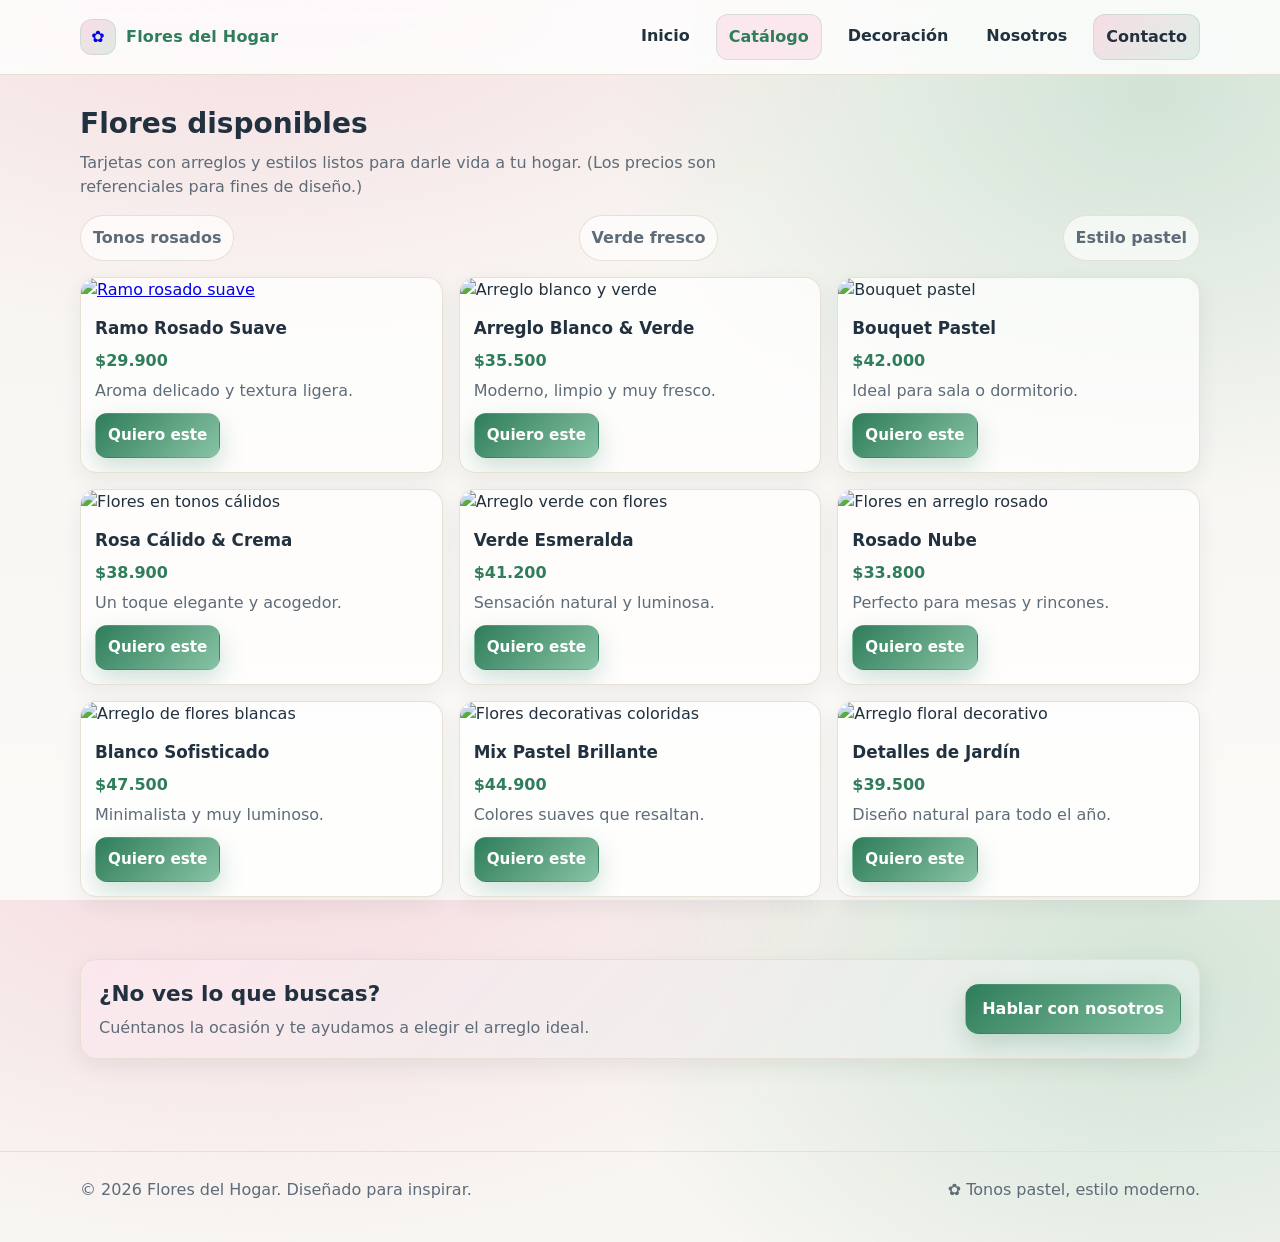
==== catalogo.html @ 63d78fda "Agrego paginas y estilos del sitio de flores" ====
<!DOCTYPE html>
<!-- Catálogo de flores disponibles -->
<html lang="es">
<head>
  <meta charset="UTF-8" />
  <meta name="viewport" content="width=device-width, initial-scale=1" />
  <title>Catálogo | Flores del Hogar</title>
  <link rel="stylesheet" href="css/styles.css" />
  <link rel="stylesheet" href="css/animaciones.css" />
</head>
<body>
  <div class="page">
    <header class="site-header">
      <div class="container header-inner">
        <a class="brand" href="index.html" aria-label="Ir a la página principal">
          <span class="brand-mark" aria-hidden="true">✿</span>
          <span class="brand-text">Flores del Hogar</span>
        </a>

        <!-- Menú de navegación -->
        <nav class="nav" aria-label="Menú principal">
          <a class="nav-link" href="index.html">Inicio</a>
          <a class="nav-link" href="catalogo.html" aria-current="page">Catálogo</a>
          <a class="nav-link" href="decoracion.html">Decoración</a>
          <a class="nav-link" href="nosotros.html">Nosotros</a>
          <a class="nav-link nav-cta" href="contacto.html">Contacto</a>
        </nav>
      </div>
    </header>

    <main class="main">
      <!-- Sección principal del catálogo -->
      <section class="section">
        <div class="container">
          <div class="section-head">
            <h1 class="section-title">Flores disponibles</h1>
            <p class="section-desc">
              Tarjetas con arreglos y estilos listos para darle vida a tu hogar.
              (Los precios son referenciales para fines de diseño.)
            </p>
          </div>

          <!-- “Pills” decorativas para reforzar el estilo -->
          <div class="catalogo-tools" aria-hidden="true">
            <span class="pill">Tonos rosados</span>
            <span class="pill">Verde fresco</span>
            <span class="pill">Estilo pastel</span>
          </div>

          <!-- Tarjetas con efecto hover -->
          <div class="grid cards">
            <!-- Card 1 -->
            <article class="card fade-in" style="--delay: 0ms;">
              <a href="https://www.etsy.com/es/listing/1770533722/arreglo-floral-de-saten-rosa-suave-en" target="_blank" rel="noopener">
                <img
                  src="https://www.etsy.com/es/listing/1770533722/arreglo-floral-de-saten-rosa-suave-en"
                  alt="Ramo rosado suave"
                />
              </a>
              <div class="card-body">
                <h3>Ramo Rosado Suave</h3>
                <p class="price">$29.900</p>
                <p class="muted">Aroma delicado y textura ligera.</p>
              </div>
              <div class="card-footer">
                <a class="btn btn-small btn-primary" href="contacto.html">Quiero este</a>
              </div>
            </article>

            <!-- Card 2 -->
            <article class="card fade-in" style="--delay: 80ms;">
              <img
                src="https://lookaside.instagram.com/seo/google_widget/crawler/?media_id=3582442193706127537"
                alt="Arreglo blanco y verde"
              />
              <div class="card-body">
                <h3>Arreglo Blanco & Verde</h3>
                <p class="price">$35.500</p>
                <p class="muted">Moderno, limpio y muy fresco.</p>
              </div>
              <div class="card-footer">
                <a class="btn btn-small btn-primary" href="contacto.html">Quiero este</a>
              </div>
            </article>

            <!-- Card 3 -->
            <article class="card fade-in" style="--delay: 160ms;">
              <img
                src="https://enflores.com/403-large_default/bouquet-de-flores-tonos-pastel.jpg"
                alt="Bouquet pastel"
              />
              <div class="card-body">
                <h3>Bouquet Pastel</h3>
                <p class="price">$42.000</p>
                <p class="muted">Ideal para sala o dormitorio.</p>
              </div>
              <div class="card-footer">
                <a class="btn btn-small btn-primary" href="contacto.html">Quiero este</a>
              </div>
            </article>

            <!-- Card 4 -->
            <article class="card fade-in" style="--delay: 240ms;">
              <img
                src="https://thumbs.dreamstime.com/b/elegante-rosa-crema-y-melocot%C3%B3n-aislada-sobre-blanco-una-%C3%BAnica-perfecta-en-plena-floraci%C3%B3n-que-muestra-delicados-p%C3%A9talos-hacen-415445963.jpg"
                alt="Flores en tonos cálidos"
              />
              <div class="card-body">
                <h3>Rosa Cálido & Crema</h3>
                <p class="price">$38.900</p>
                <p class="muted">Un toque elegante y acogedor.</p>
              </div>
              <div class="card-footer">
                <a class="btn btn-small btn-primary" href="contacto.html">Quiero este</a>
              </div>
            </article>

            <!-- Card 5 -->
            <article class="card fade-in" style="--delay: 320ms;">
              <img
                src="https://i.pinimg.com/736x/56/8d/2e/568d2ecc721496d31c11f0ca07e5e142.jpg"
                alt="Arreglo verde con flores"
              />
              <div class="card-body">
                <h3>Verde Esmeralda</h3>
                <p class="price">$41.200</p>
                <p class="muted">Sensación natural y luminosa.</p>
              </div>
              <div class="card-footer">
                <a class="btn btn-small btn-primary" href="contacto.html">Quiero este</a>
              </div>
            </article>

            <!-- Card 6 -->
            <article class="card fade-in" style="--delay: 400ms;">
              <img
                src="https://lookaside.instagram.com/seo/google_widget/crawler/?media_id=3205774446802926881"
                alt="Flores en arreglo rosado"
              />
              <div class="card-body">
                <h3>Rosado Nube</h3>
                <p class="price">$33.800</p>
                <p class="muted">Perfecto para mesas y rincones.</p>
              </div>
              <div class="card-footer">
                <a class="btn btn-small btn-primary" href="contacto.html">Quiero este</a>
              </div>
            </article>

            <!-- Card 7 -->
            <article class="card fade-in" style="--delay: 480ms;">
              <img
                src="https://pixnio.com/free-images/2020/05/16/2020-05-16-11-16-47.jpg"
                alt="Arreglo de flores blancas"
              />
              <div class="card-body">
                <h3>Blanco Sofisticado</h3>
                <p class="price">$47.500</p>
                <p class="muted">Minimalista y muy luminoso.</p>
              </div>
              <div class="card-footer">
                <a class="btn btn-small btn-primary" href="contacto.html">Quiero este</a>
              </div>
            </article>

            <!-- Card 8 -->
            <article class="card fade-in" style="--delay: 560ms;">
              <img
                src="https://geleflores.com/wp-content/uploads/2023/10/IMG_6351-scaled.jpg"
                alt="Flores decorativas coloridas"
              />
              <div class="card-body">
                <h3>Mix Pastel Brillante</h3>
                <p class="price">$44.900</p>
                <p class="muted">Colores suaves que resaltan.</p>
              </div>
              <div class="card-footer">
                <a class="btn btn-small btn-primary" href="contacto.html">Quiero este</a>
              </div>
            </article>

            <!-- Card 9 -->
            <article class="card fade-in" style="--delay: 640ms;">
              <img
                src="https://content.elmueble.com/medio/2025/02/26/porche-bajo-la-glicina-con-mesas-y-sillas-979x1280_00000000_6c3ec616_250226095226_900x900.webp"
                alt="Arreglo floral decorativo"
              />
              <div class="card-body">
                <h3>Detalles de Jardín</h3>
                <p class="price">$39.500</p>
                <p class="muted">Diseño natural para todo el año.</p>
              </div>
              <div class="card-footer">
                <a class="btn btn-small btn-primary" href="contacto.html">Quiero este</a>
              </div>
            </article>
          </div>
        </div>
      </section>

      <!-- CTA para empujar a contacto -->
      <section class="cta">
        <div class="container cta-inner">
          <div>
            <h2 class="cta-title">¿No ves lo que buscas?</h2>
            <p class="cta-desc">Cuéntanos la ocasión y te ayudamos a elegir el arreglo ideal.</p>
          </div>
          <a class="btn btn-primary" href="contacto.html">Hablar con nosotros</a>
        </div>
      </section>
    </main>

    <!-- Footer -->
    <footer class="footer">
      <div class="container footer-inner">
        <p class="muted">© 2026 Flores del Hogar. Diseñado para inspirar.</p>
        <p class="muted" aria-hidden="true">✿ Tonos pastel, estilo moderno.</p>
      </div>
    </footer>
  </div>
</body>
</html>
---- css/styles.css ----
/* styles.css - Diseño compartido para todas las páginas (solo HTML + CSS) */

/* =========================
   Reset y variables
========================= */
* {
  margin: 0;
  padding: 0;
  box-sizing: border-box;
}

:root {
  --bg: #f7f4ef;              /* fondo crema pastel */
  --surface: #ffffffcc;      /* superficie semi-transparente */
  --text: #22313f;            /* texto principal */
  --muted: #5e6b78;           /* texto secundario */

  --rose: #f3a6c2;
  --rose-2: #f8c6d9;
  --green: #7bbd9c;
  --green-2: #dff3ea;
  --leaf: #2f7d5a;

  --border: #e6dfd2;
  --shadow: 0 10px 30px rgba(34, 49, 63, 0.12);

  --radius: 16px;
  --radius-sm: 12px;

  --container: 1120px;
}

html, body {
  height: 100%;
}

body {
  background:
    radial-gradient(1200px 800px at 20% -10%, rgba(243, 166, 194, 0.35), transparent 55%),
    radial-gradient(900px 700px at 90% 10%, rgba(123, 189, 156, 0.30), transparent 60%),
    linear-gradient(180deg, var(--bg), #fbfaf8);
  color: var(--text);
  font-family: ui-sans-serif, system-ui, -apple-system, Segoe UI, Roboto, Helvetica, Arial, "Apple Color Emoji",
    "Segoe UI Emoji";
  line-height: 1.5;
}

/* =========================
   Layout base
========================= */
.page {
  min-height: 100%;
}

.container {
  width: min(var(--container), 92vw);
  margin: 0 auto;
}

.main {
  padding-bottom: 40px;
}

/* =========================
   Header / Navbar
========================= */
.site-header {
  position: sticky;
  top: 0;
  z-index: 50;
  background: var(--surface);
  backdrop-filter: blur(10px);
  border-bottom: 1px solid var(--border);
}

.header-inner {
  display: flex;
  align-items: center;
  justify-content: space-between;
  gap: 18px;
  padding: 14px 0;
}

.brand {
  display: inline-flex;
  align-items: center;
  gap: 10px;
  text-decoration: none;
}

.brand-mark {
  width: 36px;
  height: 36px;
  display: inline-flex;
  align-items: center;
  justify-content: center;
  border-radius: 12px;
  background: linear-gradient(135deg, rgba(243, 166, 194, 0.35), rgba(123, 189, 156, 0.25));
  border: 1px solid rgba(47, 125, 90, 0.12);
}

.brand-text {
  font-weight: 800;
  letter-spacing: 0.2px;
  color: var(--leaf);
}

.nav {
  display: flex;
  gap: 14px;
  flex-wrap: wrap;
  justify-content: flex-end;
}

.nav-link {
  text-decoration: none;
  color: var(--text);
  font-weight: 650;
  padding: 10px 12px;
  border-radius: 12px;
}

.nav-link:hover {
  background: rgba(123, 189, 156, 0.16);
  color: var(--leaf);
  transform: translateY(-1px);
}

/* Link activo (muestra en qué página estás) */
.nav-link[aria-current="page"] {
  background: rgba(243, 166, 194, 0.22);
  border: 1px solid rgba(47, 125, 90, 0.14);
  color: var(--leaf);
}

.nav-link[aria-current="page"]:hover {
  transform: translateY(-1px);
}

.nav-cta {
  background: linear-gradient(135deg, rgba(243, 166, 194, 0.35), rgba(123, 189, 156, 0.20));
  border: 1px solid rgba(47, 125, 90, 0.12);
}

/* =========================
   Hero / Home page
========================= */
.hero {
  padding: 34px 0 10px;
}

.hero-grid {
  display: grid;
  grid-template-columns: 1.2fr 0.8fr;
  gap: 22px;
  align-items: center;
}

.title {
  font-size: clamp(28px, 3vw, 44px);
  line-height: 1.1;
  margin-bottom: 14px;
}

.subtitle {
  color: var(--muted);
  font-size: 1.05rem;
  margin-bottom: 18px;
}

.hero-actions {
  display: flex;
  gap: 12px;
  flex-wrap: wrap;
}

.hero-benefits {
  margin-top: 18px;
  display: grid;
  gap: 10px;
}

.hero-benefits li {
  list-style: none;
  position: relative;
  padding-left: 26px;
  color: var(--muted);
}

.hero-benefits li::before {
  content: "✔";
  position: absolute;
  left: 0;
  top: 0;
  color: var(--leaf);
}

.hero-image {
  width: 100%;
  height: 420px;
  object-fit: cover;
  border-radius: var(--radius);
  box-shadow: var(--shadow);
  border: 1px solid rgba(230, 223, 210, 0.9);
  transform-origin: center;
}

.hero-image:hover {
  transform: scale(1.01);
}

/* =========================
   Sections and typography
========================= */
.section {
  padding: 28px 0;
}

.section-head {
  margin-bottom: 16px;
  max-width: 720px;
}

.section-title {
  font-size: clamp(20px, 2.2vw, 28px);
  margin-bottom: 6px;
}

.section-desc {
  color: var(--muted);
}

.cta {
  padding: 34px 0 52px;
}

.cta-inner {
  display: flex;
  justify-content: space-between;
  align-items: center;
  gap: 18px;
  padding: 18px 18px;
  border-radius: var(--radius);
  border: 1px solid var(--border);
  background:
    linear-gradient(135deg, rgba(243, 166, 194, 0.18), rgba(123, 189, 156, 0.12)),
    rgba(255, 255, 255, 0.65);
  box-shadow: 0 8px 22px rgba(34, 49, 63, 0.08);
}

.cta-title {
  font-size: 1.35rem;
  margin-bottom: 6px;
}

.cta-desc {
  color: var(--muted);
}

/* =========================
   Buttons (hover + transitions)
========================= */
.btn {
  display: inline-flex;
  align-items: center;
  justify-content: center;
  gap: 10px;
  padding: 12px 16px;
  border-radius: 14px;
  text-decoration: none;
  font-weight: 760;
  border: 1px solid transparent;
  cursor: pointer;
  user-select: none;
}

.btn:focus-visible {
  outline: 3px solid rgba(123, 189, 156, 0.45);
  outline-offset: 2px;
}

.btn-primary {
  background: linear-gradient(135deg, rgba(47, 125, 90, 1), rgba(123, 189, 156, 0.9));
  color: #fff;
  box-shadow: 0 10px 24px rgba(47, 125, 90, 0.22);
}

.btn-primary:hover {
  transform: translateY(-2px);
  box-shadow: 0 16px 34px rgba(47, 125, 90, 0.28);
}

.btn-ghost {
  background: rgba(255, 255, 255, 0.55);
  border-color: rgba(47, 125, 90, 0.18);
  color: var(--leaf);
}

.btn-ghost:hover {
  transform: translateY(-2px);
  background: rgba(255, 255, 255, 0.82);
}

.btn-small {
  padding: 10px 12px;
  border-radius: 12px;
  font-size: 0.95rem;
}

/* =========================
   Grid / Cards
========================= */
.grid {
  display: grid;
}

.cards {
  grid-template-columns: repeat(3, minmax(0, 1fr));
  gap: 16px;
}

.card {
  background: rgba(255, 255, 255, 0.72);
  border: 1px solid rgba(230, 223, 210, 0.95);
  border-radius: var(--radius);
  overflow: hidden;
  box-shadow: 0 8px 22px rgba(34, 49, 63, 0.07);
}

.card img {
  width: 100%;
  height: 200px;
  object-fit: cover;
}

.card-body {
  padding: 14px 14px 10px;
}

.card-body h3 {
  font-size: 1.05rem;
  margin-bottom: 8px;
}

.price {
  font-weight: 900;
  color: var(--leaf);
  margin-bottom: 6px;
}

.muted {
  color: var(--muted);
}

.card-footer {
  padding: 0 14px 14px;
}

.card:hover {
  transform: translateY(-6px);
  box-shadow: 0 18px 40px rgba(34, 49, 63, 0.14);
  border-color: rgba(47, 125, 90, 0.25);
}

.card:hover img {
  transform: scale(1.04);
}

/* =========================
   Catalogo page
========================= */
.catalogo-tools {
  display: flex;
  justify-content: space-between;
  gap: 12px;
  flex-wrap: wrap;
  margin: 8px 0 16px;
}

.pill {
  display: inline-flex;
  align-items: center;
  gap: 8px;
  padding: 10px 12px;
  border: 1px solid rgba(230, 223, 210, 0.95);
  background: rgba(255, 255, 255, 0.65);
  border-radius: 999px;
  color: var(--muted);
  font-weight: 650;
}

/* =========================
   Decor page
========================= */
.decor-grid {
  grid-template-columns: repeat(3, minmax(0, 1fr));
  gap: 16px;
}

.decor-item {
  padding: 0;
}

.decor-media {
  position: relative;
}

.decor-media::after {
  content: "";
  position: absolute;
  inset: 0;
  background: linear-gradient(180deg, transparent 45%, rgba(34, 49, 63, 0.10));
  pointer-events: none;
}

.decor-item img {
  height: 230px;
}

.decor-text {
  padding: 14px 14px 16px;
}

.decor-text h3 {
  margin-bottom: 6px;
  font-size: 1.05rem;
}

/* =========================
   Nosotros page
========================= */
.about-grid {
  display: grid;
  grid-template-columns: 1fr 1fr;
  gap: 18px;
  align-items: start;
}

.about-image img {
  width: 100%;
  height: 420px;
  object-fit: cover;
  border-radius: var(--radius);
  box-shadow: var(--shadow);
  border: 1px solid rgba(230, 223, 210, 0.9);
}

.about-box {
  background: rgba(255, 255, 255, 0.68);
  border: 1px solid rgba(230, 223, 210, 0.95);
  border-radius: var(--radius);
  padding: 16px;
}

.about-box h2 {
  font-size: 1.6rem;
  margin-bottom: 10px;
}

.about-box p {
  color: var(--muted);
  margin-bottom: 14px;
}

.two-col {
  display: grid;
  grid-template-columns: 1fr 1fr;
  gap: 12px;
}

.mini-card {
  background: rgba(255, 255, 255, 0.7);
  border: 1px solid rgba(230, 223, 210, 0.95);
  border-radius: var(--radius-sm);
  padding: 14px;
}

.mini-card:hover {
  transform: translateY(-4px);
  box-shadow: 0 18px 40px rgba(34, 49, 63, 0.12);
}

.mini-card h3 {
  margin-bottom: 6px;
  color: var(--leaf);
}

/* =========================
   Contacto page (form + info)
========================= */
.contact-grid {
  display: grid;
  grid-template-columns: 1.1fr 0.9fr;
  gap: 16px;
  align-items: start;
}

.form {
  background: rgba(255, 255, 255, 0.70);
  border: 1px solid rgba(230, 223, 210, 0.95);
  border-radius: var(--radius);
  padding: 16px;
}

.form-head {
  margin-bottom: 10px;
}

.form-head h2 {
  font-size: 1.55rem;
  margin-bottom: 8px;
}

.form-head p {
  color: var(--muted);
}

.field {
  display: grid;
  gap: 6px;
  margin: 12px 0;
}

label {
  font-weight: 720;
  color: #33424f;
}

input, textarea {
  width: 100%;
  border-radius: 14px;
  border: 1px solid rgba(230, 223, 210, 0.95);
  padding: 12px 12px;
  background: rgba(255, 255, 255, 0.75);
  color: var(--text);
}

textarea {
  resize: vertical;
  min-height: 140px;
}

input:focus, textarea:focus {
  outline: none;
  border-color: rgba(47, 125, 90, 0.35);
  box-shadow: 0 0 0 4px rgba(123, 189, 156, 0.22);
}

.contact-aside {
  background: rgba(255, 255, 255, 0.65);
  border: 1px solid rgba(230, 223, 210, 0.95);
  border-radius: var(--radius);
  padding: 16px;
}

.contact-aside h3 {
  color: var(--leaf);
  font-size: 1.1rem;
  margin-bottom: 10px;
}

.info-list {
  display: grid;
  gap: 10px;
}

.info-item {
  padding: 12px;
  border-radius: 14px;
  border: 1px solid rgba(230, 223, 210, 0.95);
  background: rgba(255, 255, 255, 0.72);
}

.info-item strong {
  display: block;
  margin-bottom: 4px;
  color: #2f3f4f;
}

.form-actions {
  margin-top: 12px;
  display: flex;
  gap: 12px;
  flex-wrap: wrap;
}

/* =========================
   Footer
========================= */
.footer {
  padding: 26px 0 40px;
  border-top: 1px solid var(--border);
}

.footer-inner {
  display: flex;
  justify-content: space-between;
  align-items: center;
  gap: 12px;
  flex-wrap: wrap;
}

/* =========================
   Responsive
========================= */
@media (max-width: 980px) {
  .hero-grid {
    grid-template-columns: 1fr;
  }

  .hero-image {
    height: 320px;
  }

  .cards {
    grid-template-columns: repeat(2, minmax(0, 1fr));
  }

  .decor-grid {
    grid-template-columns: repeat(2, minmax(0, 1fr));
  }

  .about-grid {
    grid-template-columns: 1fr;
  }

  .about-image img {
    height: 320px;
  }

  .contact-grid {
    grid-template-columns: 1fr;
  }
}

@media (max-width: 640px) {
  .header-inner {
    flex-direction: column;
    align-items: flex-start;
  }

  .cards {
    grid-template-columns: 1fr;
  }

  .decor-grid {
    grid-template-columns: 1fr;
  }

  .two-col {
    grid-template-columns: 1fr;
  }

  .cta-inner {
    flex-direction: column;
    align-items: flex-start;
  }
}
---- css/animaciones.css ----
/* animaciones.css - Animaciones y transiciones (solo CSS) */

/* =========================
   Animación de aparición (fade-in)
========================= */
.fade-in {
  animation: fadeIn 700ms ease both;
  animation-delay: var(--delay, 0ms);
}

@keyframes fadeIn {
  from {
    opacity: 0;
    transform: translateY(10px);
  }
  to {
    opacity: 1;
    transform: translateY(0);
  }
}

/* =========================
   Transiciones / hover (suaves)
========================= */
.nav-link {
  transition: background 200ms ease, color 200ms ease, transform 200ms ease;
}

.btn {
  transition: transform 180ms ease, box-shadow 180ms ease, background 180ms ease,
    border-color 180ms ease;
}

.hero-image {
  transition: transform 350ms ease;
}

.card {
  transition: transform 220ms ease, box-shadow 220ms ease, border-color 220ms ease;
}

.card img {
  transition: transform 320ms ease;
}

.mini-card {
  transition: transform 220ms ease, box-shadow 220ms ease;
}

input, textarea {
  transition: border-color 180ms ease, box-shadow 180ms ease, transform 180ms ease;
}
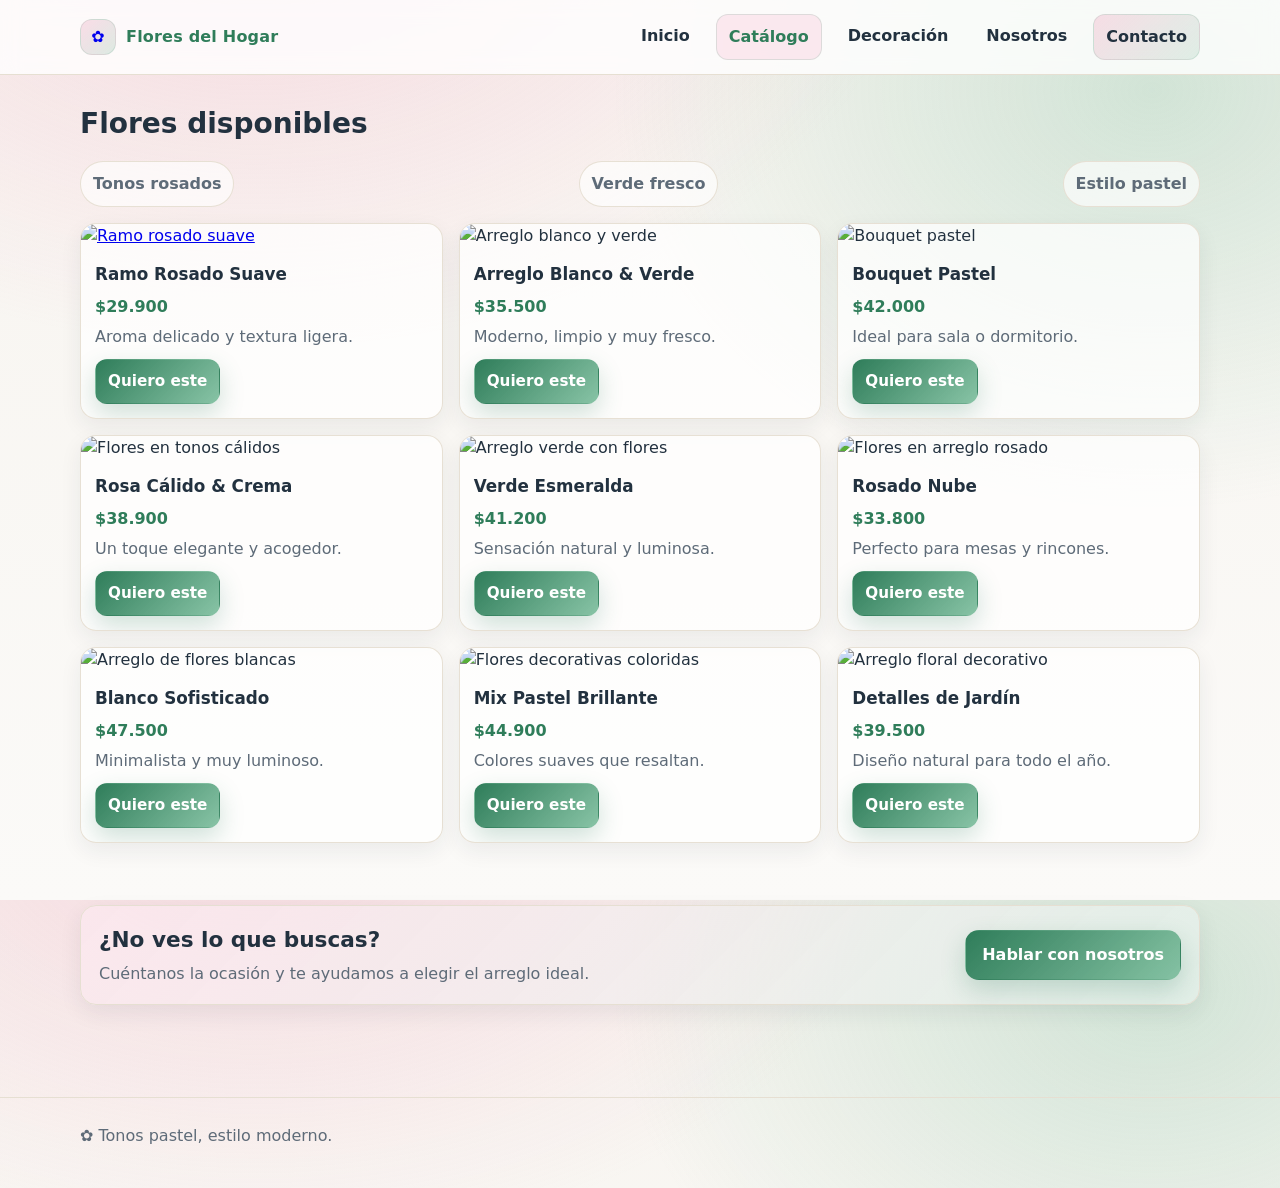
==== commit bec6a114: "Se modificaron imagenes de los index, catalogos y decoracion que no funcionaban" ====
--- a/catalogo.html
+++ b/catalogo.html
@@ -1,5 +1,4 @@
 <!DOCTYPE html>
-<!-- Catálogo de flores disponibles -->
 <html lang="es">
 <head>
   <meta charset="UTF-8" />
@@ -17,7 +16,6 @@
           <span class="brand-text">Flores del Hogar</span>
         </a>
 
-        <!-- Menú de navegación -->
         <nav class="nav" aria-label="Menú principal">
           <a class="nav-link" href="index.html">Inicio</a>
           <a class="nav-link" href="catalogo.html" aria-current="page">Catálogo</a>
@@ -29,31 +27,25 @@
     </header>
 
     <main class="main">
-      <!-- Sección principal del catálogo -->
       <section class="section">
         <div class="container">
           <div class="section-head">
             <h1 class="section-title">Flores disponibles</h1>
             <p class="section-desc">
-              Tarjetas con arreglos y estilos listos para darle vida a tu hogar.
-              (Los precios son referenciales para fines de diseño.)
             </p>
           </div>
 
-          <!-- “Pills” decorativas para reforzar el estilo -->
           <div class="catalogo-tools" aria-hidden="true">
             <span class="pill">Tonos rosados</span>
             <span class="pill">Verde fresco</span>
             <span class="pill">Estilo pastel</span>
           </div>
 
-          <!-- Tarjetas con efecto hover -->
           <div class="grid cards">
-            <!-- Card 1 -->
             <article class="card fade-in" style="--delay: 0ms;">
-              <a href="https://www.etsy.com/es/listing/1770533722/arreglo-floral-de-saten-rosa-suave-en" target="_blank" rel="noopener">
+              <a href="https://i0.wp.com/floralii.mx/wp-content/uploads/2023/10/DSC9740-_-1.webp?fit=600%2C750&ssl=1" target="_blank" rel="noopener">
                 <img
-                  src="https://www.etsy.com/es/listing/1770533722/arreglo-floral-de-saten-rosa-suave-en"
+                  src="https://i0.wp.com/floralii.mx/wp-content/uploads/2023/10/DSC9740-_-1.webp?fit=600%2C750&ssl=1"
                   alt="Ramo rosado suave"
                 />
               </a>
@@ -67,10 +59,9 @@
               </div>
             </article>
 
-            <!-- Card 2 -->
             <article class="card fade-in" style="--delay: 80ms;">
               <img
-                src="https://lookaside.instagram.com/seo/google_widget/crawler/?media_id=3582442193706127537"
+                src="https://elromeroenflor.com/cdn/shop/files/IMG_0190.jpg?v=1764582150"
                 alt="Arreglo blanco y verde"
               />
               <div class="card-body">
@@ -83,7 +74,6 @@
               </div>
             </article>
 
-            <!-- Card 3 -->
             <article class="card fade-in" style="--delay: 160ms;">
               <img
                 src="https://enflores.com/403-large_default/bouquet-de-flores-tonos-pastel.jpg"
@@ -99,7 +89,6 @@
               </div>
             </article>
 
-            <!-- Card 4 -->
             <article class="card fade-in" style="--delay: 240ms;">
               <img
                 src="https://thumbs.dreamstime.com/b/elegante-rosa-crema-y-melocot%C3%B3n-aislada-sobre-blanco-una-%C3%BAnica-perfecta-en-plena-floraci%C3%B3n-que-muestra-delicados-p%C3%A9talos-hacen-415445963.jpg"
@@ -115,7 +104,6 @@
               </div>
             </article>
 
-            <!-- Card 5 -->
             <article class="card fade-in" style="--delay: 320ms;">
               <img
                 src="https://i.pinimg.com/736x/56/8d/2e/568d2ecc721496d31c11f0ca07e5e142.jpg"
@@ -131,10 +119,9 @@
               </div>
             </article>
 
-            <!-- Card 6 -->
             <article class="card fade-in" style="--delay: 400ms;">
               <img
-                src="https://lookaside.instagram.com/seo/google_widget/crawler/?media_id=3205774446802926881"
+                src="https://i.pinimg.com/originals/2b/a5/c4/2ba5c4a05e8f0233bb210ebcb118ba54.jpg"
                 alt="Flores en arreglo rosado"
               />
               <div class="card-body">
@@ -147,10 +134,9 @@
               </div>
             </article>
 
-            <!-- Card 7 -->
             <article class="card fade-in" style="--delay: 480ms;">
               <img
-                src="https://pixnio.com/free-images/2020/05/16/2020-05-16-11-16-47.jpg"
+                src="https://ponchycaprico.com/cdn/shop/files/Arreglofloralde60Rosasendomo-Mixrosado.png?v=1760661434"
                 alt="Arreglo de flores blancas"
               />
               <div class="card-body">
@@ -163,7 +149,6 @@
               </div>
             </article>
 
-            <!-- Card 8 -->
             <article class="card fade-in" style="--delay: 560ms;">
               <img
                 src="https://geleflores.com/wp-content/uploads/2023/10/IMG_6351-scaled.jpg"
@@ -198,7 +183,6 @@
         </div>
       </section>
 
-      <!-- CTA para empujar a contacto -->
       <section class="cta">
         <div class="container cta-inner">
           <div>
@@ -213,7 +197,6 @@
     <!-- Footer -->
     <footer class="footer">
       <div class="container footer-inner">
-        <p class="muted">© 2026 Flores del Hogar. Diseñado para inspirar.</p>
         <p class="muted" aria-hidden="true">✿ Tonos pastel, estilo moderno.</p>
       </div>
     </footer>
--- a/css/styles.css
+++ b/css/styles.css
@@ -1,8 +1,5 @@
 /* styles.css - Diseño compartido para todas las páginas (solo HTML + CSS) */
 
-/* =========================
-   Reset y variables
-========================= */
 * {
   margin: 0;
   padding: 0;
@@ -10,10 +7,10 @@
 }
 
 :root {
-  --bg: #f7f4ef;              /* fondo crema pastel */
-  --surface: #ffffffcc;      /* superficie semi-transparente */
-  --text: #22313f;            /* texto principal */
-  --muted: #5e6b78;           /* texto secundario */
+  --bg: #f7f4ef;
+  --surface: #ffffffcc;
+  --text: #22313f;
+  --muted: #5e6b78;
 
   --rose: #f3a6c2;
   --rose-2: #f8c6d9;
@@ -45,9 +42,7 @@
   line-height: 1.5;
 }
 
-/* =========================
-   Layout base
-========================= */
+
 .page {
   min-height: 100%;
 }
@@ -61,9 +56,7 @@
   padding-bottom: 40px;
 }
 
-/* =========================
-   Header / Navbar
-========================= */
+
 .site-header {
   position: sticky;
   top: 0;
@@ -126,7 +119,6 @@
   transform: translateY(-1px);
 }
 
-/* Link activo (muestra en qué página estás) */
 .nav-link[aria-current="page"] {
   background: rgba(243, 166, 194, 0.22);
   border: 1px solid rgba(47, 125, 90, 0.14);
@@ -142,9 +134,7 @@
   border: 1px solid rgba(47, 125, 90, 0.12);
 }
 
-/* =========================
-   Hero / Home page
-========================= */
+
 .hero {
   padding: 34px 0 10px;
 }
@@ -209,9 +199,7 @@
   transform: scale(1.01);
 }
 
-/* =========================
-   Sections and typography
-========================= */
+
 .section {
   padding: 28px 0;
 }
@@ -257,9 +245,6 @@
   color: var(--muted);
 }
 
-/* =========================
-   Buttons (hover + transitions)
-========================= */
 .btn {
   display: inline-flex;
   align-items: center;
@@ -366,9 +351,7 @@
   transform: scale(1.04);
 }
 
-/* =========================
-   Catalogo page
-========================= */
+
 .catalogo-tools {
   display: flex;
   justify-content: space-between;
@@ -389,9 +372,7 @@
   font-weight: 650;
 }
 
-/* =========================
-   Decor page
-========================= */
+
 .decor-grid {
   grid-template-columns: repeat(3, minmax(0, 1fr));
   gap: 16px;
@@ -426,9 +407,6 @@
   font-size: 1.05rem;
 }
 
-/* =========================
-   Nosotros page
-========================= */
 .about-grid {
   display: grid;
   grid-template-columns: 1fr 1fr;
@@ -485,9 +463,7 @@
   color: var(--leaf);
 }
 
-/* =========================
-   Contacto page (form + info)
-========================= */
+
 .contact-grid {
   display: grid;
   grid-template-columns: 1.1fr 0.9fr;
@@ -584,9 +560,7 @@
   flex-wrap: wrap;
 }
 
-/* =========================
-   Footer
-========================= */
+
 .footer {
   padding: 26px 0 40px;
   border-top: 1px solid var(--border);
@@ -600,9 +574,6 @@
   flex-wrap: wrap;
 }
 
-/* =========================
-   Responsive
-========================= */
 @media (max-width: 980px) {
   .hero-grid {
     grid-template-columns: 1fr;
